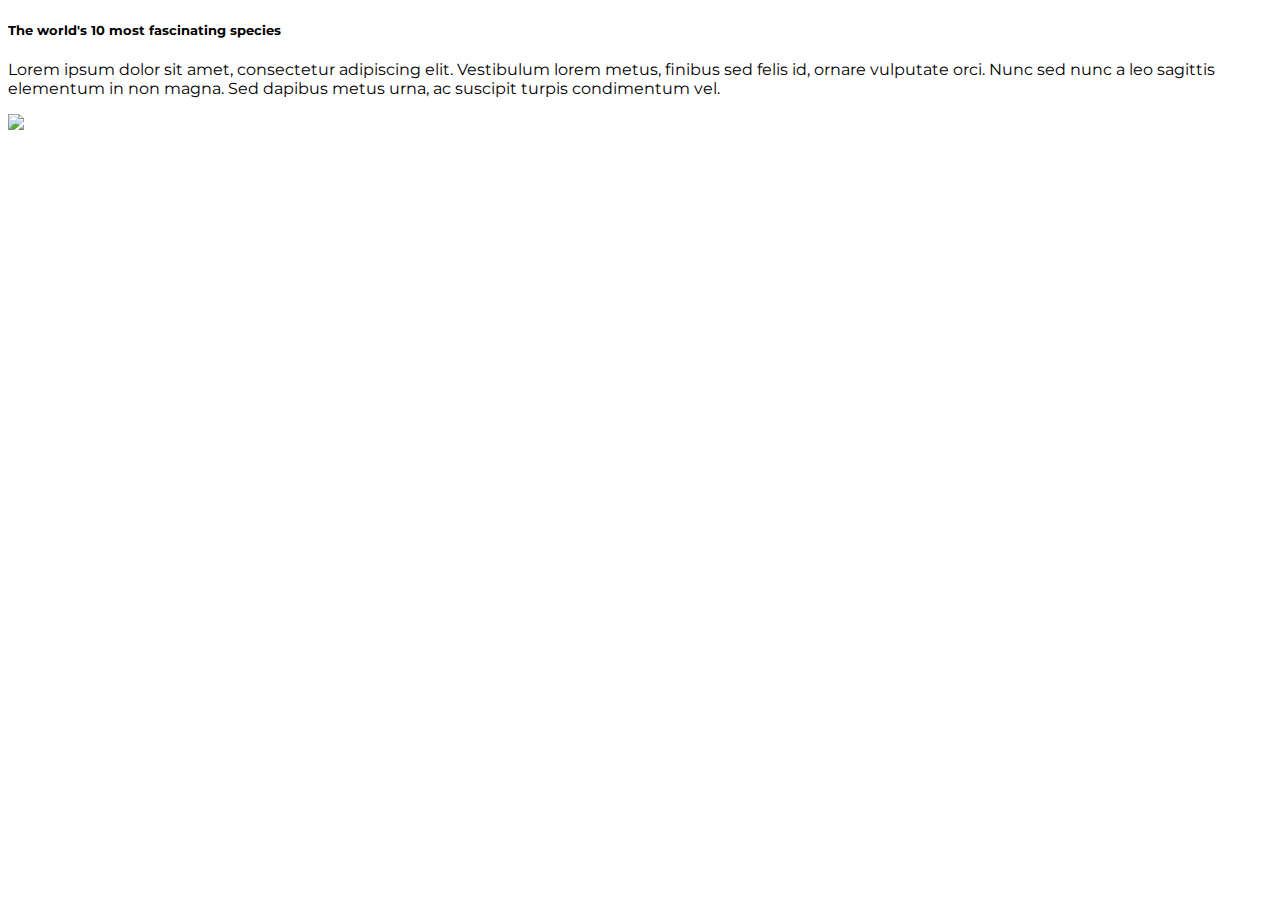
==== article.html @ 12e9d920 "Created isolated article.html file and finished top row" ====
<!DOCTYPE html>
<html lang="en">
<head>
    <meta charset="utf-8">
    <meta name="viewport" content="width=device-width, initial-scale=1, shrink-to-fit=no">
    <link rel="stylesheet" href="https://stackpath.bootstrapcdn.com/bootstrap/4.1.1/css/bootstrap.min.css" integrity="sha384-WskhaSGFgHYWDcbwN70/dfYBj47jz9qbsMId/iRN3ewGhXQFZCSftd1LZCfmhktB" crossorigin="anonymous">
    <link rel="stylesheet" href="https://use.fontawesome.com/releases/v5.0.13/css/all.css" integrity="sha384-DNOHZ68U8hZfKXOrtjWvjxusGo9WQnrNx2sqG0tfsghAvtVlRW3tvkXWZh58N9jp" crossorigin="anonymous">
    <link href="https://fonts.googleapis.com/css?family=Montserrat:100,200,300,400,500,600,700,800,900" rel="stylesheet">
    <link rel="stylesheet" href="assets/stylesheets/article.css">
    <title>National Geographic</title>
</head>

<body>

    <section class="article">
        <div class="container-fluid">
            <div class="row">
                <div class="col-12 col-lg">
                    <div class="article-text mx-5 mt-5">
                        <h5 class="article_header text-uppercase font-weight-bold">The world's 10 most fascinating species</h5>
                        <p class="notes">
                            Lorem ipsum dolor sit amet, consectetur adipiscing elit. Vestibulum lorem metus, finibus sed felis id, ornare vulputate orci. Nunc sed nunc a leo sagittis elementum in non magna. Sed dapibus metus urna, ac suscipit turpis condimentum vel.
                        </p>
                    </div>
                </div>
                <div class="col-12 col-lg">
                    <img src="assets/images/elephant.jpg" class="img-fluid">
                </div>
            </div>

        </div>
    </section>

    <script src="https://code.jquery.com/jquery-3.3.1.slim.min.js" integrity="sha384-q8i/X+965DzO0rT7abK41JStQIAqVgRVzpbzo5smXKp4YfRvH+8abtTE1Pi6jizo" crossorigin="anonymous"></script>
    <script src="https://cdnjs.cloudflare.com/ajax/libs/popper.js/1.14.3/umd/popper.min.js" integrity="sha384-ZMP7rVo3mIykV+2+9J3UJ46jBk0WLaUAdn689aCwoqbBJiSnjAK/l8WvCWPIPm49" crossorigin="anonymous"></script>
    <script src="https://stackpath.bootstrapcdn.com/bootstrap/4.1.1/js/bootstrap.min.js" integrity="sha384-smHYKdLADwkXOn1EmN1qk/HfnUcbVRZyYmZ4qpPea6sjB/pTJ0euyQp0Mk8ck+5T" crossorigin="anonymous"></script>

</body>
</html>
---- assets/stylesheets/article.css ----
/* Globals */
body {
    font-family: 'Montserrat', sans-serif;
}
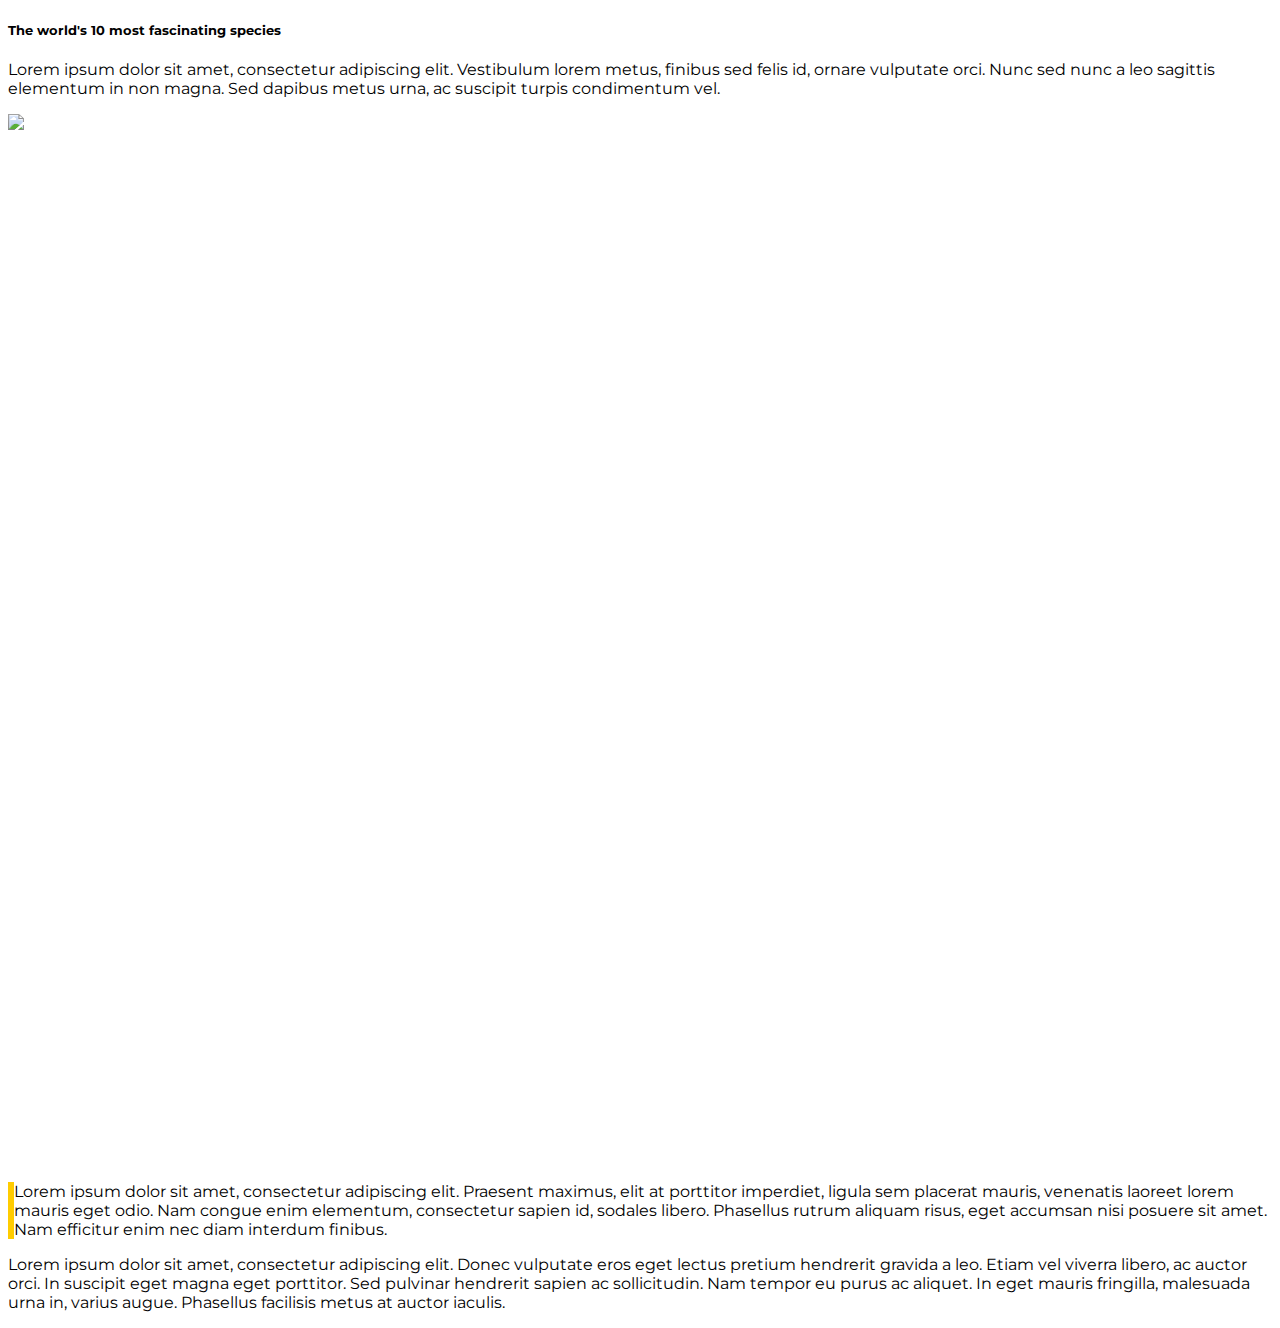
==== commit 9c4f1a92: "Finished article section" ====
--- a/article.html
+++ b/article.html
@@ -15,16 +15,49 @@
     <section class="article">
         <div class="container-fluid">
             <div class="row">
-                <div class="col-12 col-lg">
-                    <div class="article-text mx-5 mt-5">
-                        <h5 class="article_header text-uppercase font-weight-bold">The world's 10 most fascinating species</h5>
-                        <p class="notes">
+                <div class="col-12 col-lg mb-3">
+                    <div class="mx-5 mt-5">
+                        <h5 class="text-uppercase font-weight-bold">The world's 10 most fascinating species</h5>
+                        <p>
                             Lorem ipsum dolor sit amet, consectetur adipiscing elit. Vestibulum lorem metus, finibus sed felis id, ornare vulputate orci. Nunc sed nunc a leo sagittis elementum in non magna. Sed dapibus metus urna, ac suscipit turpis condimentum vel.
                         </p>
                     </div>
                 </div>
-                <div class="col-12 col-lg">
+                <div class="col-12 col-lg mb-3">
                     <img src="assets/images/elephant.jpg" class="img-fluid">
+                </div>
+            </div>
+            <div class="row bottom-overlap">
+                <div class="col-12 col-lg col-xl mb-3 d-flex flex-row-reverse">
+                    <img src="assets/images/ocelot.jpg" class="img-fluid">
+                </div>
+                <div class="col-12 col-lg-4 col-xl-5 mb-3 d-flex flex-column justify-content-end">
+                    <div class="image-selector d-flex justify-content-between">
+                        <div class="square"></div>
+                        <div class="square"></div>
+                        <div></div>
+                    </div>
+                </div>
+            </div>
+            <div class="row">
+                <div class="col-12 col-sm-12 col-md col-lg col-xl mb-3">
+                    <div class="left-bar mx-3">
+                        <p class="text-muted mx-3">
+                            Lorem ipsum dolor sit amet, consectetur adipiscing elit. Praesent maximus, elit at porttitor imperdiet, ligula sem placerat mauris, venenatis laoreet lorem mauris eget odio. Nam congue enim elementum, consectetur sapien id, sodales libero. Phasellus rutrum aliquam risus, eget accumsan nisi posuere sit amet. Nam efficitur enim nec diam interdum finibus.
+                        </p>
+                    </div>
+                </div>
+                <div class="col-12 col-sm-12 col-md col-lg col-xl mb-3">
+                    <div class="mx-3">
+                        <p class="text-muted mx-3">
+                            Lorem ipsum dolor sit amet, consectetur adipiscing elit. Donec vulputate eros eget lectus pretium hendrerit gravida a leo. Etiam vel viverra libero, ac auctor orci. In suscipit eget magna eget porttitor. Sed pulvinar hendrerit sapien ac sollicitudin. Nam tempor eu purus ac aliquet. In eget mauris fringilla, malesuada urna in, varius augue. Phasellus facilisis metus at auctor iaculis.
+                        </p>
+                    </div>
+                </div>
+            </div>
+            <div class="row">
+                <div class="col text-center">
+                    <i class="far fa-square fa-2x text-muted rotate"></i>
                 </div>
             </div>
 
--- a/assets/stylesheets/article.css
+++ b/assets/stylesheets/article.css
@@ -1,4 +1,49 @@
 /* Globals */
 body {
     font-family: 'Montserrat', sans-serif;
-}+}
+
+/* Article */
+@media (min-width: 992px) {
+    .bottom-overlap {
+        position: relative;
+        bottom: 200px;
+    }
+}
+
+.square {
+    width: 40%;
+}
+
+.square:after {
+    content: "";
+    display: block;
+    padding-bottom: 100%;
+}
+
+.image-selector div:nth-child(1){
+    background-image: url("../images/iguana.jpg");
+    background-size: cover;
+}
+
+.image-selector div:nth-child(2){
+    background-image: url("../images/owl.jpg");
+    background-size: cover;
+}
+
+.image-selector div:nth-child(3){
+    background-image: url("../images/fox.jpg");
+    background-size: cover;
+    width: 10%;
+}
+
+.left-bar {
+    border-left: solid 6px #ffcc00;
+}
+
+.rotate {
+    transform: rotate(45deg);
+}
+
+
+
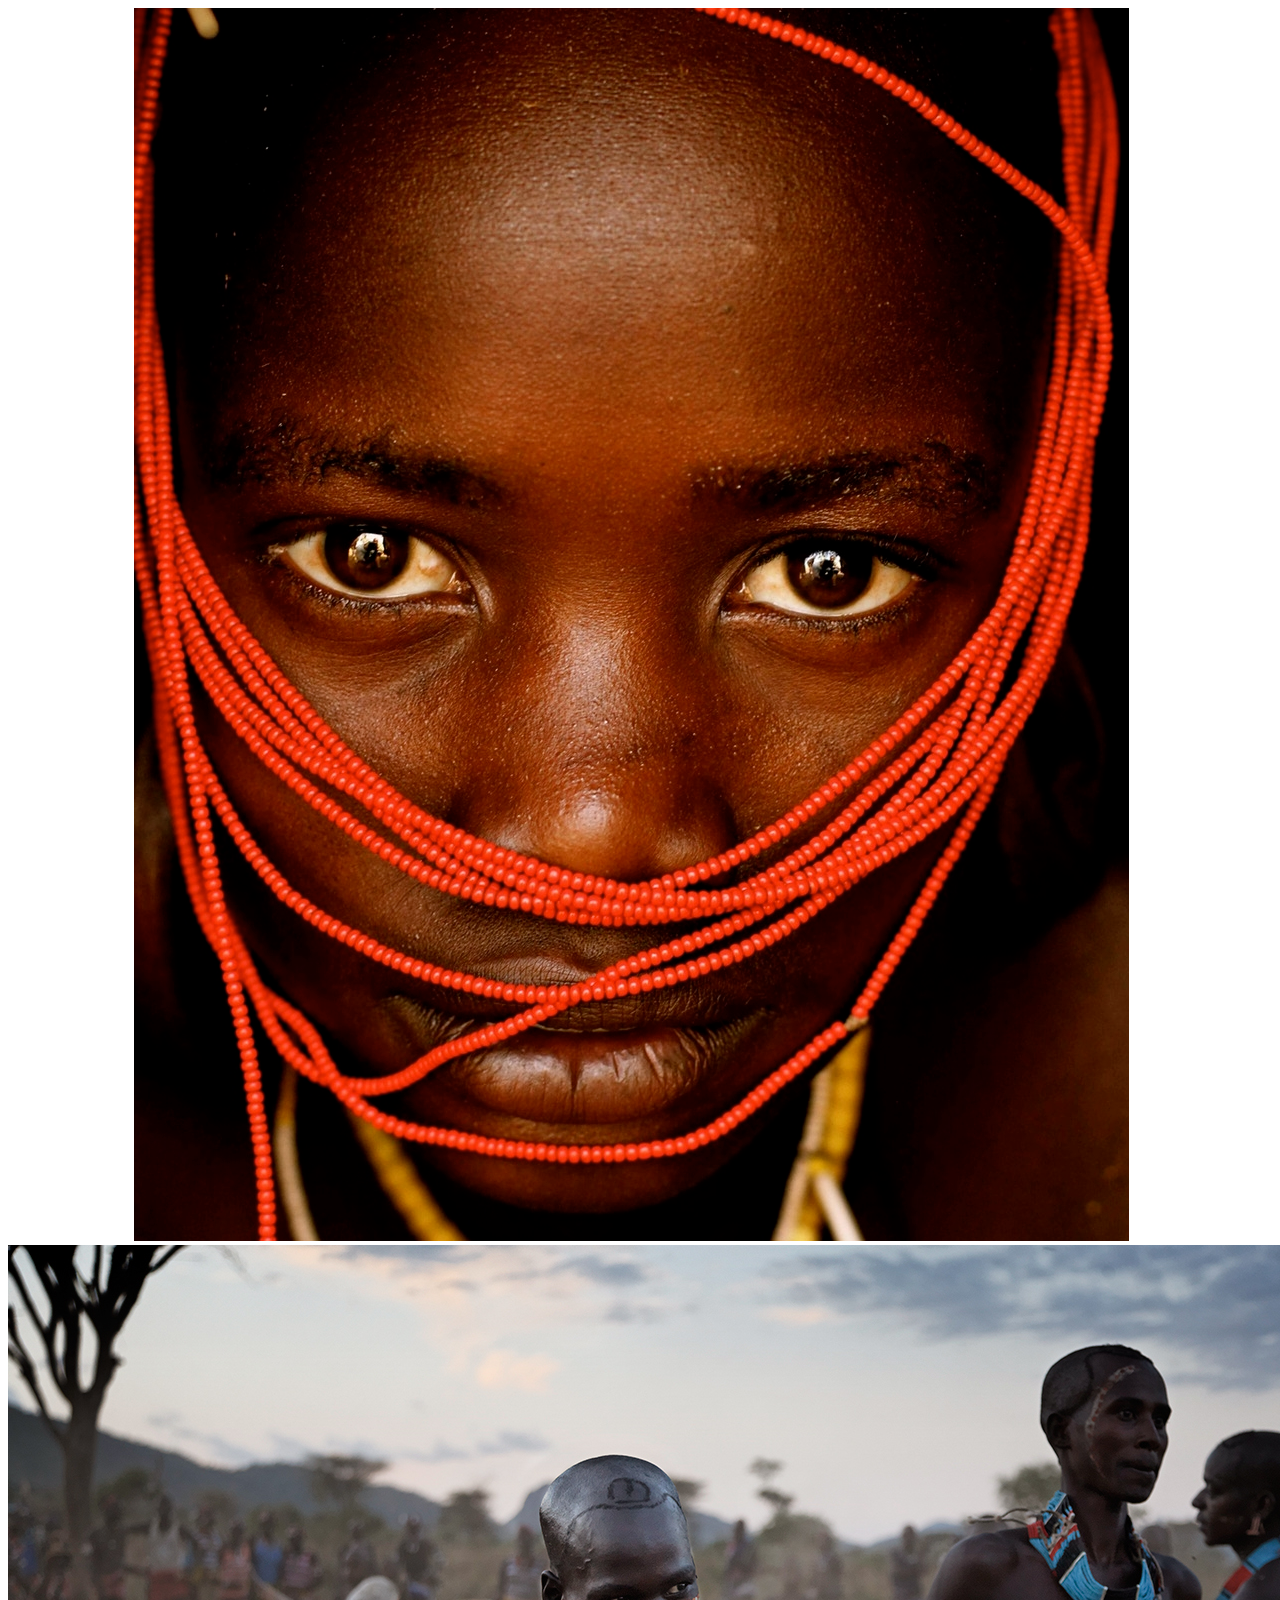
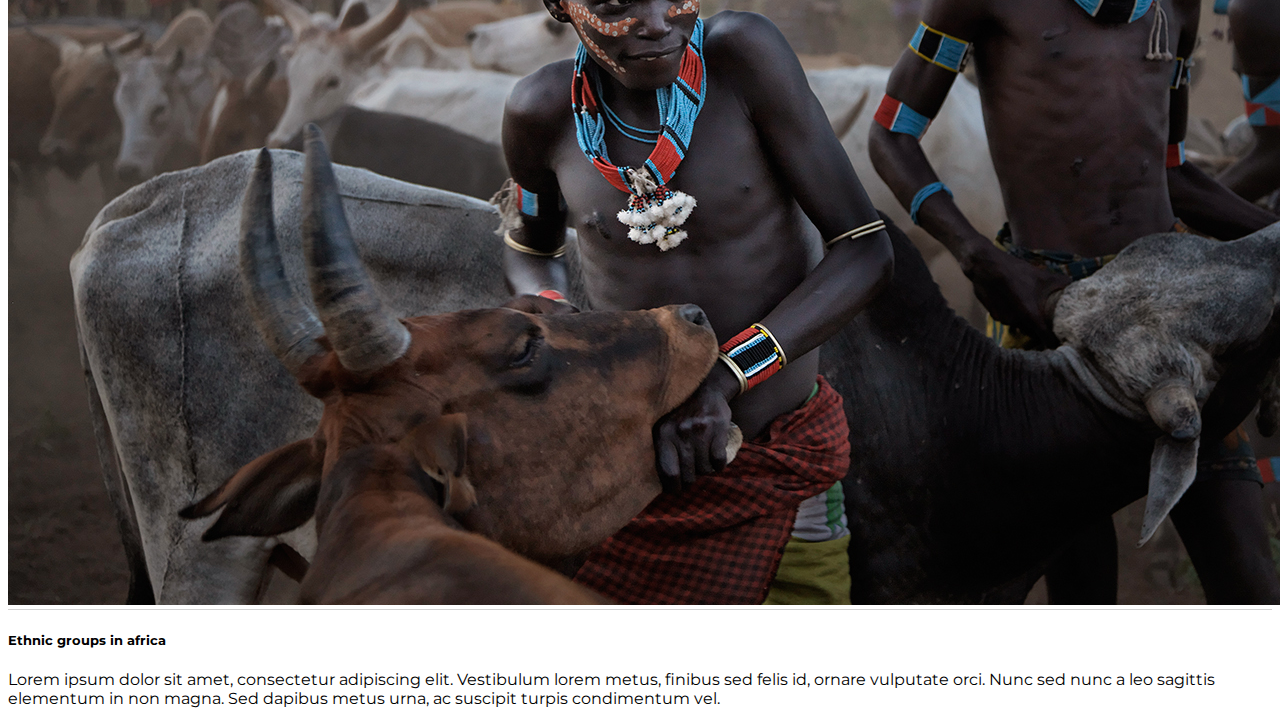
==== commit 9f221f33: "Finished second article section" ====
--- a/article.html
+++ b/article.html
@@ -14,53 +14,43 @@
 
     <section class="article">
         <div class="container-fluid">
-            <div class="row">
-                <div class="col-12 col-lg mb-3">
-                    <div class="mx-5 mt-5">
-                        <h5 class="text-uppercase font-weight-bold">The world's 10 most fascinating species</h5>
+            <!-- First row -->
+            <div class="row mb-3">
+                <div class="col-12 col-xl mb-3"></div>
+                <div class="col-12 col-xl-3 mb-3 d-flex flex-column justify-content-end left-overlap">
+                    <img class="img-fluid" src="assets/images/suri_beads.jpg">
+                </div>
+                <div class="col-xl-7">
+                    <img src="assets/images/africa.jpg" class="img-fluid mb-5">
+                </div>
+                <div class="col-xl"></div>
+            </div>
+
+
+            <!-- Second row -->
+            <div class="row mb-3 justify-content-end">
+                <div class="col-12 col-xl-1 mb-3 d-flex justify-content-center">
+                    <div class="align-self-center text-muted">
+                        <i class="far fa-square mx-1"></i>
+                        <i class="fas fa-square mx-1"></i>
+                        <i class="fas fa-square mx-1"></i>
+                    </div>
+                </div>
+                <div class="col-12 col-xl-3 mb-3">
+                    <div class="w-100 h-50" style="border-bottom: 1px solid lightgray" ></div>
+                </div>
+                <div class="col-12 col-xl-4 d-flex mb-3">
+                    <div>
+                        <h5 class="text-uppercase font-weight-bold">Ethnic groups in africa</h5>
                         <p>
                             Lorem ipsum dolor sit amet, consectetur adipiscing elit. Vestibulum lorem metus, finibus sed felis id, ornare vulputate orci. Nunc sed nunc a leo sagittis elementum in non magna. Sed dapibus metus urna, ac suscipit turpis condimentum vel.
                         </p>
                     </div>
+
                 </div>
-                <div class="col-12 col-lg mb-3">
-                    <img src="assets/images/elephant.jpg" class="img-fluid">
-                </div>
+                <div class="col-xl-1 mb-3"></div>
+
             </div>
-            <div class="row bottom-overlap">
-                <div class="col-12 col-lg col-xl mb-3 d-flex flex-row-reverse">
-                    <img src="assets/images/ocelot.jpg" class="img-fluid">
-                </div>
-                <div class="col-12 col-lg-4 col-xl-5 mb-3 d-flex flex-column justify-content-end">
-                    <div class="image-selector d-flex justify-content-between">
-                        <div class="square"></div>
-                        <div class="square"></div>
-                        <div></div>
-                    </div>
-                </div>
-            </div>
-            <div class="row">
-                <div class="col-12 col-sm-12 col-md col-lg col-xl mb-3">
-                    <div class="left-bar mx-3">
-                        <p class="text-muted mx-3">
-                            Lorem ipsum dolor sit amet, consectetur adipiscing elit. Praesent maximus, elit at porttitor imperdiet, ligula sem placerat mauris, venenatis laoreet lorem mauris eget odio. Nam congue enim elementum, consectetur sapien id, sodales libero. Phasellus rutrum aliquam risus, eget accumsan nisi posuere sit amet. Nam efficitur enim nec diam interdum finibus.
-                        </p>
-                    </div>
-                </div>
-                <div class="col-12 col-sm-12 col-md col-lg col-xl mb-3">
-                    <div class="mx-3">
-                        <p class="text-muted mx-3">
-                            Lorem ipsum dolor sit amet, consectetur adipiscing elit. Donec vulputate eros eget lectus pretium hendrerit gravida a leo. Etiam vel viverra libero, ac auctor orci. In suscipit eget magna eget porttitor. Sed pulvinar hendrerit sapien ac sollicitudin. Nam tempor eu purus ac aliquet. In eget mauris fringilla, malesuada urna in, varius augue. Phasellus facilisis metus at auctor iaculis.
-                        </p>
-                    </div>
-                </div>
-            </div>
-            <div class="row">
-                <div class="col text-center">
-                    <i class="far fa-square fa-2x text-muted rotate"></i>
-                </div>
-            </div>
-
         </div>
     </section>
 
--- a/assets/stylesheets/article.css
+++ b/assets/stylesheets/article.css
@@ -5,9 +5,18 @@
 
 /* Article */
 @media (min-width: 992px) {
+    .bottom-overlap, .left-overlap {
+        position: relative;
+
+    }
+
     .bottom-overlap {
-        position: relative;
         bottom: 200px;
+    }
+
+    .left-overlap {
+        left: 10%;
+        z-index: 10;
     }
 }
 
